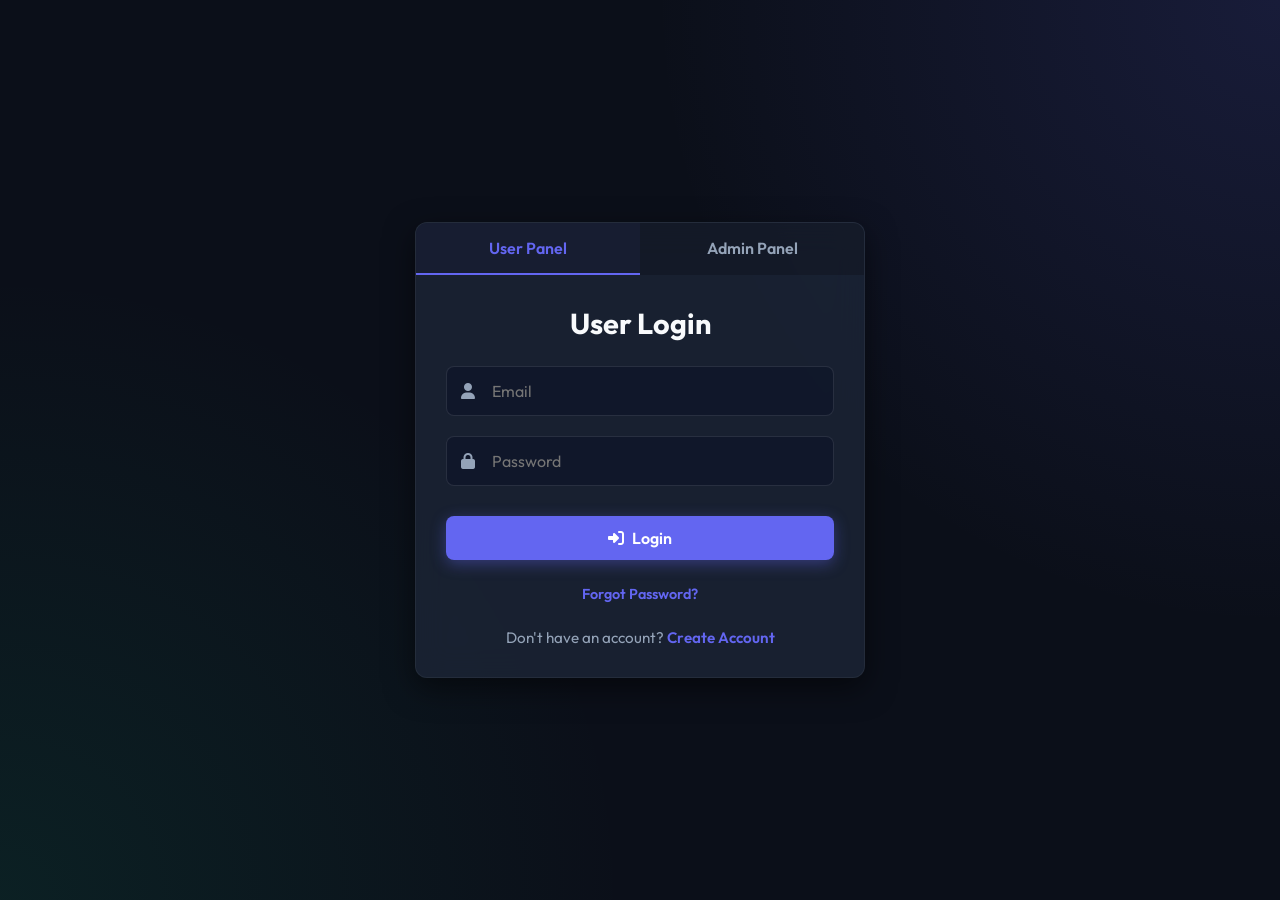
==== frontend/index.html @ 61ac4cd0 "fifth commit" ====
<!DOCTYPE html>
<html lang="en">

<head>
    <meta charset="UTF-8">
    <meta name="viewport" content="width=device-width, initial-scale=1.0">
    <title>Library Management System</title>
    <!-- Modern Google Fonts -->
    <link href="https://fonts.googleapis.com/css2?family=Outfit:wght@300;400;600;700&display=swap" rel="stylesheet">
    <!-- FontAwesome Icons for UI -->
    <link rel="stylesheet" href="https://cdnjs.cloudflare.com/ajax/libs/font-awesome/6.4.0/css/all.min.css">
    <link rel="stylesheet" href="style.css">
</head>

<body>

    <!-- Popup Notification Overlay -->
    <div id="notification-overlay" class="notification-overlay hidden">
        <div class="notification-box" id="notification-box">
            <i class="fa-solid fa-circle-check" id="notification-icon"></i>
            <p id="notification-message">Message</p>
        </div>
    </div>

    <!-- Global Loading Overlay -->
    <div id="global-loading-overlay" class="loading-overlay hidden">
        <div class="global-spinner">
            <i class="fa-solid fa-spinner"></i>
            <p id="loading-message">Processing...</p>
        </div>
    </div>

    <!-- MAIN CONTAINER -->
    <div id="app-container" class="app-container">

        <!-- AUTH SECTION -->
        <section id="auth-section" class="section-container">
            <div class="auth-card">
                <div class="auth-tabs">
                    <button class="tab-btn active" id="tab-user" onclick="switchTab('User')">User Panel</button>
                    <button class="tab-btn" id="tab-admin" onclick="switchTab('Admin')">Admin Panel</button>
                </div>

                <div class="auth-content">
                    <h2 id="auth-title">User Login</h2>

                    <!-- Login Form -->
                    <form id="login-form" autocomplete="off">
                        <div class="input-group">
                            <i class="fa-solid fa-user"></i>
                            <input type="text" id="login-username" placeholder="Username" required>
                        </div>
                        <div class="input-group">
                            <i class="fa-solid fa-lock"></i>
                            <input type="password" id="login-password" placeholder="Password" required>
                        </div>
                        <button type="submit" class="btn primary-btn"><i class="fa-solid fa-right-to-bracket"></i>
                            Login</button>
                    </form>

                    <!-- Registration Form (User Only) -->
                    <form id="register-form" class="hidden" autocomplete="off">
                        <div class="input-group">
                            <i class="fa-solid fa-user"></i>
                            <input type="text" id="reg-firstname" placeholder="First Name" required>
                        </div>
                        <div class="input-group">
                            <i class="fa-solid fa-user"></i>
                            <input type="text" id="reg-lastname" placeholder="Last Name" required>
                        </div>
                        <div class="input-group">
                            <i class="fa-solid fa-envelope"></i>
                            <input type="email" id="reg-email" placeholder="Email Address" required>
                        </div>
                        <div class="input-group">
                            <i class="fa-solid fa-key"></i>
                            <input type="password" id="reg-password" placeholder="Choose Password" required>
                        </div>
                        <button type="submit" class="btn primary-btn"><i class="fa-solid fa-user-check"></i>
                            Register</button>
                    </form>

                    <p id="forgot-pwd-text" class="auth-switch" style="margin-bottom: 20px; font-size: 0.9rem;"><span
                            class="link" onclick="openForgotPasswordModal()">Forgot Password?</span></p>

                    <div class="auth-switch" id="auth-switch-container">
                        <p id="auth-switch-text">Don't have an account? <span class="link"
                                onclick="toggleAuthMode()">Create Account</span></p>
                    </div>
                </div>
            </div>
        </section>

        <!-- LIBRARY SECTION -->
        <section id="library-section" class="section-container hidden">
            <header class="library-header">
                <div>
                    <h2><i class="fa-solid fa-book-open-reader"></i> Library Management</h2>
                    <p id="welcome-message" class="subtitle">Welcome, User</p>
                </div>
                <div class="header-actions">
                    <button class="btn secondary-btn" onclick="logout()"><i
                            class="fa-solid fa-arrow-right-from-bracket"></i> Logout</button>
                </div>
            </header>

            <div class="library-tools">
                <div class="search-bar">
                    <i class="fa-solid fa-magnifying-glass"></i>
                    <input type="text" id="search-input" placeholder="Search books by title, author...">
                </div>

                <!-- Admin Only Actions -->
                <div class="admin-actions hidden" id="admin-actions">
                    <button class="btn primary-btn" onclick="openInsertModal()"><i class="fa-solid fa-plus"></i> Add
                        Book</button>
                </div>

                <!-- User Actions (like Request Permission) -->
                <div class="user-actions hidden" id="user-actions">
                    <button id="request-permission-btn" class="btn secondary-btn" onclick="requestPermission()"><i
                            class="fa-solid fa-shield-halved"></i> Request Edit Permission</button>
                </div>
            </div>

            <!-- Books Table -->
            <div class="table-container">
                <table id="books-table">
                    <thead>
                        <tr>
                            <th>ID</th>
                            <th>Title</th>
                            <th>Author</th>
                            <th>ISBN</th>
                            <th>Status</th>
                            <th id="th-actions" class="hidden">Actions</th>
                        </tr>
                    </thead>
                    <tbody id="books-tbody">
                        <!-- Book rows will be populated here by JS -->
                        <tr>
                            <td colspan="6" class="empty-state">Loading books...</td>
                        </tr>
                    </tbody>
                </table>
            </div>

            <!-- Users Management Table (Admin Only) -->
            <div id="users-container" class="table-container hidden" style="margin-top: 40px;">
                <h3><i class="fa-solid fa-users"></i> Pending User/Permission Approvals</h3>
                <div class="auth-tabs" style="justify-content: flex-start; margin-bottom: 15px;">
                    <button class="tab-btn active" id="tab-pending-users" onclick="switchAdminSubTab('users')">Pending
                        Users</button>
                    <button class="tab-btn" id="tab-pending-perms" onclick="switchAdminSubTab('perms')">Permission
                        Requests</button>
                </div>

                <!-- Pending Users Table -->
                <table id="users-table" style="margin-top: 15px;">
                    <thead>
                        <tr>
                            <th>User ID</th>
                            <th>Email/Username</th>
                            <th>Status</th>
                            <th>Actions</th>
                        </tr>
                    </thead>
                    <tbody id="users-tbody">
                        <tr>
                            <td colspan="4" class="empty-state">Loading users...</td>
                        </tr>
                    </tbody>
                </table>

                <!-- Pending Permissions Table -->
                <table id="perms-table" class="hidden" style="margin-top: 15px;">
                    <thead>
                        <tr>
                            <th>User ID</th>
                            <th>Email/Username</th>
                            <th>Request Status</th>
                            <th>Actions</th>
                        </tr>
                    </thead>
                    <tbody id="perms-tbody">
                        <tr>
                            <td colspan="4" class="empty-state">Loading permission requests...</td>
                        </tr>
                    </tbody>
                </table>
            </div>
        </section>

    </div>

    <!-- Insert/Edit Book Modal -->
    <div id="book-modal" class="modal-overlay hidden">
        <div class="modal-card">
            <div class="modal-header">
                <h3 id="modal-title">Add New Book</h3>
                <button class="close-btn" onclick="closeBookModal()"><i class="fa-solid fa-times"></i></button>
            </div>
            <form id="book-form">
                <input type="hidden" id="book-id">
                <div class="input-group">
                    <input type="text" id="book-title" placeholder="Book Title" required>
                </div>
                <div class="input-group">
                    <input type="text" id="book-author" placeholder="Author" required>
                </div>
                <div class="input-group">
                    <input type="text" id="book-isbn" placeholder="ISBN" required>
                </div>
                <div class="input-group">
                    <select id="book-status"
                        style="width: 100%; padding: 14px 15px; background: var(--bg-input); border: 1px solid var(--border-color); border-radius: 8px; color: var(--text-primary); font-size: 1rem; outline: none;">
                        <option value="true">Available</option>
                        <option value="false">Unavailable</option>
                    </select>
                </div>
                <div class="modal-actions">
                    <button type="button" class="btn secondary-btn" onclick="closeBookModal()">Cancel</button>
                    <button type="submit" class="btn primary-btn" id="save-book-btn">Save Book</button>
                </div>
            </form>
        </div>
    </div>

    <!-- Forgot Password Modal -->
    <div id="forgot-password-modal" class="modal-overlay hidden">
        <div class="modal-card">
            <div class="modal-header">
                <h3 id="fp-modal-title">Reset Password</h3>
                <button class="close-btn" onclick="closeForgotPasswordModal()"><i
                        class="fa-solid fa-times"></i></button>
            </div>

            <!-- Admin Reset Form -->
            <form id="fp-admin-form" class="hidden">
                <div class="input-group">
                    <i class="fa-solid fa-star"></i>
                    <input type="number" id="fp-fav-number" placeholder="Enter Favourite Number" required>
                </div>
                <div class="input-group">
                    <i class="fa-solid fa-lock"></i>
                    <input type="password" id="fp-admin-new-pwd" placeholder="New Password" required>
                </div>
                <button type="submit" class="btn primary-btn">Reset Password</button>
            </form>

            <!-- User Reset Form (Two-Step: Verify Email, then Reset) -->
            <form id="fp-user-request-form" class="hidden">
                <!-- Step 1: Email Request -->
                <div id="fp-step-email">
                    <p style="margin-bottom: 15px; font-size: 0.95rem; color: var(--text-secondary);">Enter your
                        registered email address to receive a password reset link.</p>
                    <div class="input-group">
                        <i class="fa-solid fa-envelope"></i>
                        <input type="email" id="fp-user-email" placeholder="Email Address" required>
                    </div>
                    <button type="button" class="btn primary-btn" id="fp-verify-email-btn"
                        onclick="requestUserPasswordReset()">
                        <i class="fa-solid fa-paper-plane"></i> Send Reset Link
                    </button>
                </div>
            </form>
        </div>
    </div>

    <script src="script.js"></script>
</body>

</html>
---- frontend/style.css ----
/* Global Variables for Premium Dark Mode Theme */
:root {
    --bg-main: #0b0f19;
    --bg-card: rgba(30, 41, 59, 0.7);
    --bg-input: rgba(15, 23, 42, 0.8);
    --text-primary: #f8fafc;
    --text-secondary: #94a3b8;
    --primary-color: #6366f1;
    /* Indigo */
    --primary-hover: #4f46e5;
    --secondary-color: #ef4444;
    /* Red for delete/logout */
    --secondary-hover: #dc2626;
    --success-color: #10b981;
    --border-color: rgba(255, 255, 255, 0.1);
    --glass-border: 1px solid rgba(255, 255, 255, 0.05);
    --shadow: 0 10px 30px rgba(0, 0, 0, 0.5);
    --border-radius: 12px;
    --transition: all 0.3s ease;
}

* {
    margin: 0;
    padding: 0;
    box-sizing: border-box;
    font-family: 'Outfit', sans-serif;
}

body {
    background-color: var(--bg-main);
    background-image: radial-gradient(circle at top right, rgba(99, 102, 241, 0.15), transparent 40%),
        radial-gradient(circle at bottom left, rgba(16, 185, 129, 0.1), transparent 40%);
    color: var(--text-primary);
    min-height: 100vh;
    display: flex;
    justify-content: center;
    align-items: center;
    overflow-x: hidden;
}

/* Helpers */
.hidden {
    display: none !important;
}

.app-container {
    width: 100%;
    max-width: 1200px;
    padding: 20px;
    margin: 0 auto;
}

/* Buttons */
.btn {
    padding: 12px 24px;
    border: none;
    border-radius: 8px;
    font-size: 1rem;
    font-weight: 600;
    cursor: pointer;
    transition: var(--transition);
    display: inline-flex;
    align-items: center;
    justify-content: center;
    gap: 8px;
}

.primary-btn {
    background: var(--primary-color);
    color: white;
    box-shadow: 0 4px 15px rgba(99, 102, 241, 0.4);
}

.primary-btn:hover {
    background: var(--primary-hover);
    transform: translateY(-2px);
    box-shadow: 0 6px 20px rgba(99, 102, 241, 0.6);
}

.secondary-btn {
    background: var(--bg-input);
    color: var(--text-primary);
    border: 1px solid var(--border-color);
}

.secondary-btn:hover {
    background: rgba(255, 255, 255, 0.1);
    transform: translateY(-2px);
}

.action-btn {
    padding: 6px 12px;
    border-radius: 6px;
    border: none;
    cursor: pointer;
    transition: var(--transition);
    font-size: 0.9rem;
    margin-right: 5px;
}

.edit-btn {
    background: #eab308;
    color: #fff;
}

.edit-btn:hover {
    background: #ca8a04;
}

.delete-btn {
    background: var(--secondary-color);
    color: #fff;
}

.delete-btn:hover {
    background: var(--secondary-hover);
}

/* AUTH CARD */
.auth-card {
    background: var(--bg-card);
    backdrop-filter: blur(16px);
    -webkit-backdrop-filter: blur(16px);
    border: var(--glass-border);
    border-radius: var(--border-radius);
    width: 100%;
    max-width: 450px;
    margin: 40px auto;
    box-shadow: var(--shadow);
    overflow: hidden;
    animation: fadeIn 0.6s ease-out forwards;
}

@keyframes fadeIn {
    from {
        opacity: 0;
        transform: translateY(20px);
    }

    to {
        opacity: 1;
        transform: translateY(0);
    }
}

.auth-tabs {
    display: flex;
    background: rgba(0, 0, 0, 0.2);
}

.tab-btn {
    flex: 1;
    padding: 15px 0;
    background: none;
    border: none;
    color: var(--text-secondary);
    font-weight: 600;
    font-size: 1rem;
    cursor: pointer;
    transition: var(--transition);
    border-bottom: 2px solid transparent;
}

.tab-btn.active {
    color: var(--primary-color);
    border-bottom: 2px solid var(--primary-color);
    background: rgba(99, 102, 241, 0.05);
}

.tab-btn:hover:not(.active) {
    color: var(--text-primary);
}

.auth-content {
    padding: 30px;
}

.auth-content h2 {
    margin-bottom: 25px;
    font-size: 1.8rem;
    text-align: center;
}

/* Forms */
.input-group {
    position: relative;
    margin-bottom: 20px;
}

.input-group i {
    position: absolute;
    left: 15px;
    top: 50%;
    transform: translateY(-50%);
    color: var(--text-secondary);
}

.input-group input {
    width: 100%;
    padding: 14px 15px 14px 45px;
    background: var(--bg-input);
    border: 1px solid var(--border-color);
    border-radius: 8px;
    color: var(--text-primary);
    font-size: 1rem;
    transition: var(--transition);
    outline: none;
}

.input-group input:focus {
    border-color: var(--primary-color);
    box-shadow: 0 0 0 3px rgba(99, 102, 241, 0.2);
}

form .btn {
    width: 100%;
    margin-top: 10px;
}

.auth-switch {
    margin-top: 25px;
    text-align: center;
    font-size: 0.95rem;
    color: var(--text-secondary);
}

.auth-switch .link {
    color: var(--primary-color);
    cursor: pointer;
    font-weight: 600;
    transition: var(--transition);
}

.auth-switch .link:hover {
    text-decoration: underline;
    color: var(--primary-hover);
}

/* LIBRARY SECTION */
#library-section {
    animation: fadeIn 0.6s ease-out forwards;
}

.library-header {
    display: flex;
    justify-content: space-between;
    align-items: center;
    margin-bottom: 30px;
    padding-bottom: 20px;
    border-bottom: 1px solid var(--border-color);
}

.library-header h2 {
    font-size: 2rem;
    background: linear-gradient(90deg, #fff, #a5b4fc);
    -webkit-background-clip: text;
    -webkit-text-fill-color: transparent;
}

.library-header .subtitle {
    color: var(--text-secondary);
    margin-top: 5px;
}

.library-tools {
    display: flex;
    justify-content: space-between;
    align-items: center;
    margin-bottom: 20px;
    flex-wrap: wrap;
    gap: 15px;
}

.search-bar {
    position: relative;
    flex: 1;
    max-width: 400px;
}

.search-bar i {
    position: absolute;
    left: 15px;
    top: 50%;
    transform: translateY(-50%);
    color: var(--text-secondary);
}

.search-bar input {
    width: 100%;
    padding: 12px 15px 12px 45px;
    background: var(--bg-card);
    border: 1px solid var(--border-color);
    border-radius: 8px;
    color: var(--text-primary);
    font-size: 1rem;
    outline: none;
    transition: var(--transition);
}

.search-bar input:focus {
    border-color: var(--primary-color);
}

/* Table */
.table-container {
    background: var(--bg-card);
    backdrop-filter: blur(16px);
    -webkit-backdrop-filter: blur(16px);
    border: var(--glass-border);
    border-radius: var(--border-radius);
    overflow-x: auto;
    box-shadow: var(--shadow);
}

table {
    width: 100%;
    border-collapse: collapse;
    text-align: left;
}

th,
td {
    padding: 16px 20px;
    border-bottom: 1px solid var(--border-color);
}

th {
    background: rgba(0, 0, 0, 0.2);
    color: var(--text-secondary);
    font-weight: 600;
    text-transform: uppercase;
    font-size: 0.85rem;
    letter-spacing: 0.5px;
}

tbody tr {
    transition: var(--transition);
}

tbody tr:hover {
    background: rgba(255, 255, 255, 0.03);
}

tbody tr:last-child td {
    border-bottom: none;
}

.empty-state {
    text-align: center;
    padding: 40px !important;
    color: var(--text-secondary);
    font-style: italic;
}

/* Modals */
.modal-overlay {
    position: fixed;
    top: 0;
    left: 0;
    width: 100%;
    height: 100%;
    background: rgba(0, 0, 0, 0.6);
    backdrop-filter: blur(4px);
    display: flex;
    justify-content: center;
    align-items: center;
    z-index: 1000;
    opacity: 1;
    transition: opacity 0.3s ease;
}

.modal-card {
    background: var(--bg-card);
    border: var(--glass-border);
    border-radius: var(--border-radius);
    width: 100%;
    max-width: 500px;
    padding: 30px;
    box-shadow: var(--shadow);
    transform: scale(1);
    transition: transform 0.3s ease;
}

.modal-overlay.hidden {
    opacity: 0;
    pointer-events: none;
}

.modal-overlay.hidden .modal-card {
    transform: scale(0.95);
}

.modal-header {
    display: flex;
    justify-content: space-between;
    align-items: center;
    margin-bottom: 25px;
}

.close-btn {
    background: none;
    border: none;
    color: var(--text-secondary);
    font-size: 1.2rem;
    cursor: pointer;
    transition: var(--transition);
}

.close-btn:hover {
    color: var(--secondary-hover);
}

.modal-actions {
    display: flex;
    justify-content: flex-end;
    gap: 10px;
    margin-top: 25px;
}

/* Notification Box */
.notification-overlay {
    position: fixed;
    top: 0;
    left: 0;
    width: 100%;
    height: 100%;
    background: rgba(0, 0, 0, 0.4);
    display: flex;
    justify-content: center;
    align-items: center;
    z-index: 2000;
    opacity: 1;
    transition: opacity 0.3s ease;
}

.notification-overlay.hidden {
    opacity: 0;
    pointer-events: none;
}

.notification-box {
    background: var(--bg-card);
    border: var(--glass-border);
    backdrop-filter: blur(10px);
    padding: 25px 40px;
    border-radius: var(--border-radius);
    text-align: center;
    box-shadow: 0 15px 40px rgba(0, 0, 0, 0.6);
    transform: translateY(0);
    transition: transform 0.3s ease;
}

.notification-overlay.hidden .notification-box {
    transform: translateY(20px);
}

.notification-box i {
    font-size: 3rem;
    color: var(--success-color);
    margin-bottom: 15px;
}

.notification-box i.error {
    color: var(--secondary-color);
}

.notification-box p {
    font-size: 1.1rem;
    font-weight: 600;
}

/* Responsive */
@media (max-width: 768px) {
    .library-header {
        flex-direction: column;
        align-items: flex-start;
        gap: 15px;
    }

    .library-tools {
        flex-direction: column;
        align-items: stretch;
    }

    .search-bar {
        max-width: 100%;
    }

    th,
    td {
        padding: 12px 10px;
    }
}

/* Global Loading Overlay */
.loading-overlay {
    position: fixed;
    top: 0;
    left: 0;
    width: 100%;
    height: 100%;
    background: rgba(0, 0, 0, 0.5);
    backdrop-filter: blur(4px);
    display: flex;
    justify-content: center;
    align-items: center;
    z-index: 3000;
    opacity: 1;
    transition: opacity 0.3s ease;
}

.loading-overlay.hidden {
    opacity: 0;
    pointer-events: none;
}

.global-spinner {
    text-align: center;
    background: var(--bg-card);
    border: var(--glass-border);
    padding: 30px 40px;
    border-radius: var(--border-radius);
    box-shadow: 0 15px 40px rgba(0, 0, 0, 0.6);
}

.global-spinner i {
    font-size: 3rem;
    color: var(--primary-color);
    animation: spin 1s linear infinite;
    margin-bottom: 15px;
}

.global-spinner p {
    font-size: 1.1rem;
    font-weight: 600;
    color: var(--text-primary);
}

@keyframes spin {
    from {
        transform: rotate(0deg);
    }

    to {
        transform: rotate(360deg);
    }
}
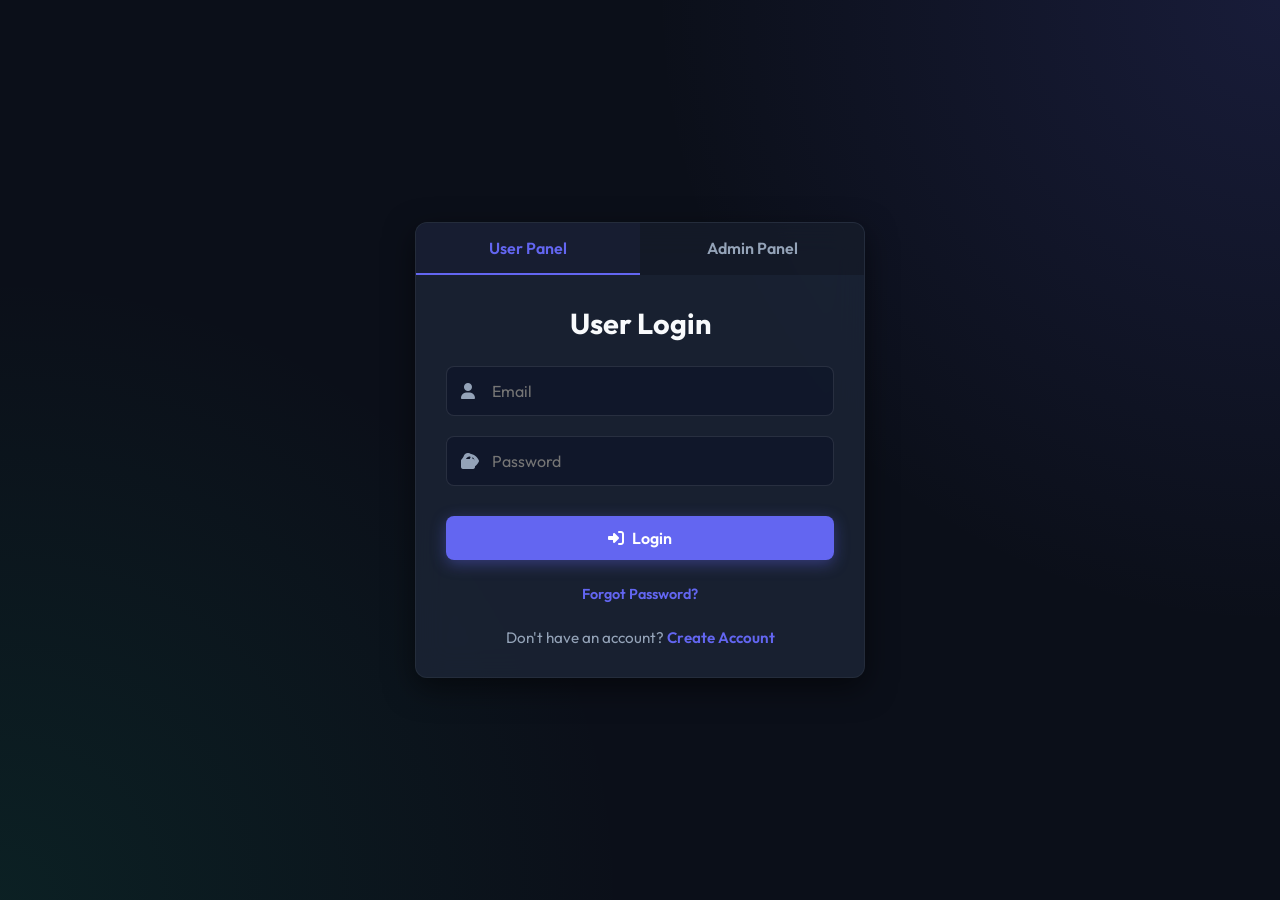
==== commit ccf23978: "Add direct password reset, admin user management, password visibility toggle" ====
--- a/frontend/index.html
+++ b/frontend/index.html
@@ -50,9 +50,10 @@
                             <i class="fa-solid fa-user"></i>
                             <input type="text" id="login-username" placeholder="Username" required>
                         </div>
-                        <div class="input-group">
+                        <div class="input-group" style="position: relative;">
                             <i class="fa-solid fa-lock"></i>
                             <input type="password" id="login-password" placeholder="Password" required>
+                            <i class="fa-solid fa-eye eye-icon" onclick="togglePasswordVisibility('login-password', this)" style="position: absolute; right: 15px; top: 50%; transform: translateY(-50%); cursor: pointer; color: var(--text-secondary);"></i>
                         </div>
                         <button type="submit" class="btn primary-btn"><i class="fa-solid fa-right-to-bracket"></i>
                             Login</button>
@@ -72,9 +73,10 @@
                             <i class="fa-solid fa-envelope"></i>
                             <input type="email" id="reg-email" placeholder="Email Address" required>
                         </div>
-                        <div class="input-group">
+                        <div class="input-group" style="position: relative;">
                             <i class="fa-solid fa-key"></i>
                             <input type="password" id="reg-password" placeholder="Choose Password" required>
+                            <i class="fa-solid fa-eye eye-icon" onclick="togglePasswordVisibility('reg-password', this)" style="position: absolute; right: 15px; top: 50%; transform: translateY(-50%); cursor: pointer; color: var(--text-secondary);"></i>
                         </div>
                         <button type="submit" class="btn primary-btn"><i class="fa-solid fa-user-check"></i>
                             Register</button>
@@ -159,15 +161,16 @@
                 <table id="users-table" style="margin-top: 15px;">
                     <thead>
                         <tr>
-                            <th>User ID</th>
-                            <th>Email/Username</th>
+                            <th>ID</th>
+                            <th>Name</th>
+                            <th>Email</th>
                             <th>Status</th>
                             <th>Actions</th>
                         </tr>
                     </thead>
                     <tbody id="users-tbody">
                         <tr>
-                            <td colspan="4" class="empty-state">Loading users...</td>
+                            <td colspan="5" class="empty-state">Loading users...</td>
                         </tr>
                     </tbody>
                 </table>
@@ -241,9 +244,10 @@
                     <i class="fa-solid fa-star"></i>
                     <input type="number" id="fp-fav-number" placeholder="Enter Favourite Number" required>
                 </div>
-                <div class="input-group">
+                <div class="input-group" style="position: relative;">
                     <i class="fa-solid fa-lock"></i>
                     <input type="password" id="fp-admin-new-pwd" placeholder="New Password" required>
+                    <i class="fa-solid fa-eye eye-icon" onclick="togglePasswordVisibility('fp-admin-new-pwd', this)" style="position: absolute; right: 15px; top: 50%; transform: translateY(-50%); cursor: pointer; color: var(--text-secondary);"></i>
                 </div>
                 <button type="submit" class="btn primary-btn">Reset Password</button>
             </form>
@@ -253,14 +257,26 @@
                 <!-- Step 1: Email Request -->
                 <div id="fp-step-email">
                     <p style="margin-bottom: 15px; font-size: 0.95rem; color: var(--text-secondary);">Enter your
-                        registered email address to receive a password reset link.</p>
+                        registered email address.</p>
                     <div class="input-group">
                         <i class="fa-solid fa-envelope"></i>
                         <input type="email" id="fp-user-email" placeholder="Email Address" required>
                     </div>
                     <button type="button" class="btn primary-btn" id="fp-verify-email-btn"
                         onclick="requestUserPasswordReset()">
-                        <i class="fa-solid fa-paper-plane"></i> Send Reset Link
+                        <i class="fa-solid fa-arrow-right"></i> Next
+                    </button>
+                </div>
+                <!-- Step 2: New Password -->
+                <div id="fp-step-password" class="hidden">
+                    <p style="margin-bottom: 15px; font-size: 0.95rem; color: var(--text-secondary);">Enter your new password.</p>
+                    <div class="input-group" style="position: relative;">
+                        <i class="fa-solid fa-lock"></i>
+                        <input type="password" id="fp-user-new-pwd" placeholder="New Password" required>
+                        <i class="fa-solid fa-eye eye-icon" onclick="togglePasswordVisibility('fp-user-new-pwd', this)" style="position: absolute; right: 15px; top: 50%; transform: translateY(-50%); cursor: pointer; color: var(--text-secondary);"></i>
+                    </div>
+                    <button type="button" class="btn primary-btn" id="fp-reset-pwd-btn" onclick="submitUserPasswordReset()">
+                        <i class="fa-solid fa-check"></i> Reset Password
                     </button>
                 </div>
             </form>
